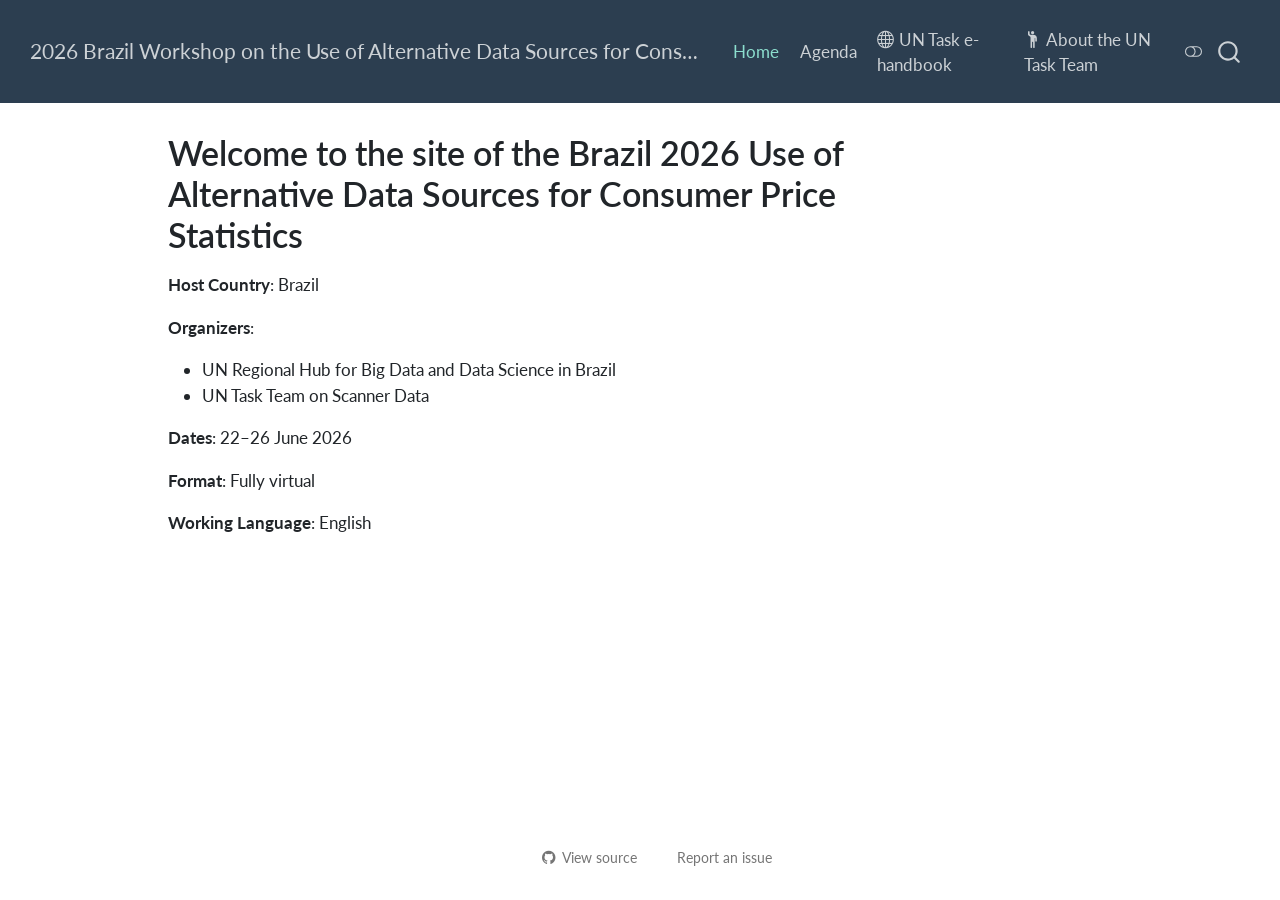
==== content/index.html @ 94e0d086 "Built site for gh-pages" ====
<!DOCTYPE html>
<html xmlns="http://www.w3.org/1999/xhtml" lang="en" xml:lang="en"><head>

<meta charset="utf-8">
<meta name="generator" content="quarto-1.9.38">

<meta name="viewport" content="width=device-width, initial-scale=1.0, user-scalable=yes">


<title>Welcome to the site of the Brazil 2026 Use of Alternative Data Sources for Consumer Price Statistics – 2026 Brazil Workshop on the Use of Alternative Data Sources for Consumer Price Statistics</title>
<style>
/* Default styles provided by pandoc.
** See https://pandoc.org/MANUAL.html#variables-for-html for config info.
*/
code{white-space: pre-wrap;}
span.smallcaps{font-variant: small-caps;}
div.columns{display: flex; gap: min(4vw, 1.5em);}
div.column{flex: auto; overflow-x: auto;}
div.hanging-indent{margin-left: 1.5em; text-indent: -1.5em;}
ul.task-list{list-style: none;}
ul.task-list li input[type="checkbox"] {
  width: 0.8em;
  margin: 0 0.8em 0.2em -1em; /* quarto-specific, see https://github.com/quarto-dev/quarto-cli/issues/4556 */ 
  vertical-align: middle;
}
</style>


<script src="../site_libs/quarto-nav/quarto-nav.js"></script>
<script src="../site_libs/quarto-nav/headroom.min.js"></script>
<script src="../site_libs/clipboard/clipboard.min.js"></script>
<script src="../site_libs/quarto-search/autocomplete.umd.js"></script>
<script src="../site_libs/quarto-search/fuse.min.js"></script>
<script src="../site_libs/quarto-search/quarto-search.js"></script>
<meta name="quarto:offset" content="../">
<script src="../site_libs/quarto-html/quarto.js" type="module"></script>
<script src="../site_libs/quarto-html/tabsets/tabsets.js" type="module"></script>
<script src="../site_libs/quarto-html/popper.min.js"></script>
<script src="../site_libs/quarto-html/tippy.umd.min.js"></script>
<script src="../site_libs/quarto-html/anchor.min.js"></script>
<link href="../site_libs/quarto-html/tippy.css" rel="stylesheet">
<link href="../site_libs/quarto-html/quarto-syntax-highlighting-15634bcf2e68342d4ad2dfa704d543f6.css" rel="stylesheet" class="quarto-color-scheme" id="quarto-text-highlighting-styles">
<link href="../site_libs/quarto-html/quarto-syntax-highlighting-dark-0a6b7249c26820e032cb0bd839ff02b1.css" rel="stylesheet" class="quarto-color-scheme quarto-color-alternate" id="quarto-text-highlighting-styles">
<link href="../site_libs/quarto-html/quarto-syntax-highlighting-15634bcf2e68342d4ad2dfa704d543f6.css" rel="stylesheet" class="quarto-color-scheme-extra" id="quarto-text-highlighting-styles">
<script src="../site_libs/bootstrap/bootstrap.min.js"></script>
<link href="../site_libs/bootstrap/bootstrap-icons.css" rel="stylesheet">
<link href="../site_libs/bootstrap/bootstrap-36efc884c3a04bcf6faa8f32e02d7e53.min.css" rel="stylesheet" append-hash="true" class="quarto-color-scheme" id="quarto-bootstrap" data-mode="light">
<link href="../site_libs/bootstrap/bootstrap-dark-5a9c4f18004caa5d195de12b2726ee8c.min.css" rel="stylesheet" append-hash="true" class="quarto-color-scheme quarto-color-alternate" id="quarto-bootstrap" data-mode="dark">
<link href="../site_libs/bootstrap/bootstrap-36efc884c3a04bcf6faa8f32e02d7e53.min.css" rel="stylesheet" append-hash="true" class="quarto-color-scheme-extra" id="quarto-bootstrap" data-mode="light">
<script id="quarto-search-options" type="application/json">{
  "location": "navbar",
  "copy-button": false,
  "collapse-after": 3,
  "panel-placement": "end",
  "type": "overlay",
  "limit": 50,
  "keyboard-shortcut": [
    "f",
    "/",
    "s"
  ],
  "show-item-context": false,
  "language": {
    "search-no-results-text": "No results",
    "search-matching-documents-text": "matching documents",
    "search-copy-link-title": "Copy link to search",
    "search-hide-matches-text": "Hide additional matches",
    "search-more-match-text": "more match in this document",
    "search-more-matches-text": "more matches in this document",
    "search-clear-button-title": "Clear",
    "search-text-placeholder": "",
    "search-detached-cancel-button-title": "Cancel",
    "search-submit-button-title": "Submit",
    "search-label": "Search"
  }
}</script>


</head>

<body class="nav-fixed quarto-light"><script id="quarto-html-before-body" type="application/javascript">
    const toggleBodyColorMode = (bsSheetEl) => {
      const mode = bsSheetEl.getAttribute("data-mode");
      const bodyEl = window.document.querySelector("body");
      if (mode === "dark") {
        bodyEl.classList.add("quarto-dark");
        bodyEl.classList.remove("quarto-light");
      } else {
        bodyEl.classList.add("quarto-light");
        bodyEl.classList.remove("quarto-dark");
      }
    }
    const toggleBodyColorPrimary = () => {
      const bsSheetEl = window.document.querySelector("link#quarto-bootstrap:not([rel=disabled-stylesheet])");
      if (bsSheetEl) {
        toggleBodyColorMode(bsSheetEl);
      }
    }
    const setColorSchemeToggle = (alternate) => {
      const toggles = window.document.querySelectorAll('.quarto-color-scheme-toggle');
      for (let i=0; i < toggles.length; i++) {
        const toggle = toggles[i];
        if (toggle) {
          if (alternate) {
            toggle.classList.add("alternate");
          } else {
            toggle.classList.remove("alternate");
          }
        }
      }
    };
    const toggleColorMode = (alternate) => {
      // Switch the stylesheets
      const primaryStylesheets = window.document.querySelectorAll('link.quarto-color-scheme:not(.quarto-color-alternate)');
      const alternateStylesheets = window.document.querySelectorAll('link.quarto-color-scheme.quarto-color-alternate');
      manageTransitions('#quarto-margin-sidebar .nav-link', false);
      if (alternate) {
        // note: dark is layered on light, we don't disable primary!
        enableStylesheet(alternateStylesheets);
        for (const sheetNode of alternateStylesheets) {
          if (sheetNode.id === "quarto-bootstrap") {
            toggleBodyColorMode(sheetNode);
          }
        }
      } else {
        disableStylesheet(alternateStylesheets);
        enableStylesheet(primaryStylesheets)
        toggleBodyColorPrimary();
      }
      manageTransitions('#quarto-margin-sidebar .nav-link', true);
      // Switch the toggles
      setColorSchemeToggle(alternate)
      // Hack to workaround the fact that safari doesn't
      // properly recolor the scrollbar when toggling (#1455)
      if (navigator.userAgent.indexOf('Safari') > 0 && navigator.userAgent.indexOf('Chrome') == -1) {
        manageTransitions("body", false);
        window.scrollTo(0, 1);
        setTimeout(() => {
          window.scrollTo(0, 0);
          manageTransitions("body", true);
        }, 40);
      }
    }
    const disableStylesheet = (stylesheets) => {
      for (let i=0; i < stylesheets.length; i++) {
        const stylesheet = stylesheets[i];
        stylesheet.rel = 'disabled-stylesheet';
      }
    }
    const enableStylesheet = (stylesheets) => {
      for (let i=0; i < stylesheets.length; i++) {
        const stylesheet = stylesheets[i];
        if(stylesheet.rel !== 'stylesheet') { // for Chrome, which will still FOUC without this check
          stylesheet.rel = 'stylesheet';
        }
      }
    }
    const manageTransitions = (selector, allowTransitions) => {
      const els = window.document.querySelectorAll(selector);
      for (let i=0; i < els.length; i++) {
        const el = els[i];
        if (allowTransitions) {
          el.classList.remove('notransition');
        } else {
          el.classList.add('notransition');
        }
      }
    }
    const isFileUrl = () => {
      return window.location.protocol === 'file:';
    }
    const hasAlternateSentinel = () => {
      let styleSentinel = getColorSchemeSentinel();
      if (styleSentinel !== null) {
        return styleSentinel === "alternate";
      } else {
        return false;
      }
    }
    const setStyleSentinel = (alternate) => {
      const value = alternate ? "alternate" : "default";
      if (!isFileUrl()) {
        window.localStorage.setItem("quarto-color-scheme", value);
      } else {
        localAlternateSentinel = value;
      }
    }
    const getColorSchemeSentinel = () => {
      if (!isFileUrl()) {
        const storageValue = window.localStorage.getItem("quarto-color-scheme");
        return storageValue != null ? storageValue : localAlternateSentinel;
      } else {
        return localAlternateSentinel;
      }
    }
    const toggleGiscusIfUsed = (isAlternate, darkModeDefault) => {
      const baseTheme = document.querySelector('#giscus-base-theme')?.value ?? 'light';
      const alternateTheme = document.querySelector('#giscus-alt-theme')?.value ?? 'dark';
      let newTheme = '';
      if(authorPrefersDark) {
        newTheme = isAlternate ? baseTheme : alternateTheme;
      } else {
        newTheme = isAlternate ? alternateTheme : baseTheme;
      }
      const changeGiscusTheme = () => {
        // From: https://github.com/giscus/giscus/issues/336
        const sendMessage = (message) => {
          const iframe = document.querySelector('iframe.giscus-frame');
          if (!iframe) return;
          iframe.contentWindow.postMessage({ giscus: message }, 'https://giscus.app');
        }
        sendMessage({
          setConfig: {
            theme: newTheme
          }
        });
      }
      const isGiscussLoaded = window.document.querySelector('iframe.giscus-frame') !== null;
      if (isGiscussLoaded) {
        changeGiscusTheme();
      }
    };
    const authorPrefersDark = false;
    const darkModeDefault = authorPrefersDark;
      document.querySelector('link#quarto-text-highlighting-styles.quarto-color-scheme-extra').rel = 'disabled-stylesheet';
      document.querySelector('link#quarto-bootstrap.quarto-color-scheme-extra').rel = 'disabled-stylesheet';
    let localAlternateSentinel = darkModeDefault ? 'alternate' : 'default';
    // Dark / light mode switch
    window.quartoToggleColorScheme = () => {
      // Read the current dark / light value
      let toAlternate = !hasAlternateSentinel();
      toggleColorMode(toAlternate);
      setStyleSentinel(toAlternate);
      toggleGiscusIfUsed(toAlternate, darkModeDefault);
      window.dispatchEvent(new Event('resize'));
    };
    // Switch to dark mode if need be
    if (hasAlternateSentinel()) {
      toggleColorMode(true);
    } else {
      toggleColorMode(false);
    }
  </script>

<div id="quarto-search-results"></div>
  <header id="quarto-header" class="headroom fixed-top">
    <nav class="navbar navbar-expand-lg " data-bs-theme="dark">
      <div class="navbar-container container-fluid">
      <div class="navbar-brand-container mx-auto">
    <a class="navbar-brand" href="../index.html">
    <span class="navbar-title">2026 Brazil Workshop on the Use of Alternative Data Sources for Consumer Price Statistics</span>
    </a>
  </div>
            <div id="quarto-search" class="" title="Search"></div>
          <button class="navbar-toggler" type="button" data-bs-toggle="collapse" data-bs-target="#navbarCollapse" aria-controls="navbarCollapse" role="menu" aria-expanded="false" aria-label="Toggle navigation" onclick="if (window.quartoToggleHeadroom) { window.quartoToggleHeadroom(); }">
  <span class="navbar-toggler-icon"></span>
</button>
          <div class="collapse navbar-collapse" id="navbarCollapse">
            <ul class="navbar-nav navbar-nav-scroll me-auto">
  <li class="nav-item">
    <a class="nav-link active" href="../content/index.html" aria-current="page"> 
<span class="menu-text">Home</span></a>
  </li>  
  <li class="nav-item">
    <a class="nav-link" href="../content/agenda.html"> 
<span class="menu-text">Agenda</span></a>
  </li>  
</ul>
            <ul class="navbar-nav navbar-nav-scroll ms-auto">
  <li class="nav-item">
    <a class="nav-link" href="https://unstats.un.org/wiki/display/GWGSD/Handbook+on+utilising+new+data+sources+in+the+production+of+consumer+price+statistics"> <i class="bi bi-globe" role="img">
</i> 
<span class="menu-text">UN Task e-handbook</span></a>
  </li>  
  <li class="nav-item">
    <a class="nav-link" href="https://unstats.un.org/bigdata/task-teams/scanner/index.cshtml"> <i class="bi bi-person-raised-hand" role="img">
</i> 
<span class="menu-text">About the UN Task Team</span></a>
  </li>  
</ul>
          </div> <!-- /navcollapse -->
            <div class="quarto-navbar-tools">
  <a href="" class="quarto-color-scheme-toggle quarto-navigation-tool  px-1" onclick="window.quartoToggleColorScheme(); return false;" title="Toggle dark mode"><i class="bi"></i></a>
</div>
      </div> <!-- /container-fluid -->
    </nav>
</header>
<!-- content -->
<div id="quarto-content" class="quarto-container page-columns page-rows-contents page-layout-article page-navbar">
<!-- sidebar -->
<!-- margin-sidebar -->
    <div id="quarto-margin-sidebar" class="sidebar margin-sidebar zindex-bottom">
        
    </div>
<!-- main -->
<main class="content" id="quarto-document-content">


<header id="title-block-header" class="quarto-title-block default">
<div class="quarto-title">
<h1 class="title">Welcome to the site of the Brazil 2026 Use of Alternative Data Sources for Consumer Price Statistics</h1>
</div>



<div class="quarto-title-meta">

    
  
    
  </div>
  


</header>


<p><strong>Host Country</strong>: Brazil</p>
<p><strong>Organizers</strong>:</p>
<ul>
<li>UN Regional Hub for Big Data and Data Science in Brazil</li>
<li>UN Task Team on Scanner Data</li>
</ul>
<p><strong>Dates</strong>: 22–26 June 2026</p>
<p><strong>Format</strong>: Fully virtual</p>
<p><strong>Working Language</strong>: English</p>



<a onclick="window.scrollTo(0, 0); return false;" role="button" id="quarto-back-to-top"><i class="bi bi-arrow-up"></i> Back to top</a></main> <!-- /main -->
<script id="quarto-html-after-body" type="application/javascript">
  window.document.addEventListener("DOMContentLoaded", function (event) {
    // Ensure there is a toggle, if there isn't float one in the top right
    if (window.document.querySelector('.quarto-color-scheme-toggle') === null) {
      const a = window.document.createElement('a');
      a.classList.add('top-right');
      a.classList.add('quarto-color-scheme-toggle');
      a.href = "";
      a.onclick = function() { try { window.quartoToggleColorScheme(); } catch {} return false; };
      const i = window.document.createElement("i");
      i.classList.add('bi');
      a.appendChild(i);
      window.document.body.appendChild(a);
    }
    setColorSchemeToggle(hasAlternateSentinel())
    const icon = "";
    const anchorJS = new window.AnchorJS();
    anchorJS.options = {
      placement: 'right',
      icon: icon
    };
    anchorJS.add('.anchored');
    const isCodeAnnotation = (el) => {
      for (const clz of el.classList) {
        if (clz.startsWith('code-annotation-')) {                     
          return true;
        }
      }
      return false;
    }
    const onCopySuccess = function(e) {
      // button target
      const button = e.trigger;
      // don't keep focus
      button.blur();
      // flash "checked"
      button.classList.add('code-copy-button-checked');
      var currentTitle = button.getAttribute("title");
      button.setAttribute("title", "Copied!");
      let tooltip;
      if (window.bootstrap) {
        button.setAttribute("data-bs-toggle", "tooltip");
        button.setAttribute("data-bs-placement", "left");
        button.setAttribute("data-bs-title", "Copied!");
        tooltip = new bootstrap.Tooltip(button, 
          { trigger: "manual", 
            customClass: "code-copy-button-tooltip",
            offset: [0, -8]});
        tooltip.show();    
      }
      setTimeout(function() {
        if (tooltip) {
          tooltip.hide();
          button.removeAttribute("data-bs-title");
          button.removeAttribute("data-bs-toggle");
          button.removeAttribute("data-bs-placement");
        }
        button.setAttribute("title", currentTitle);
        button.classList.remove('code-copy-button-checked');
      }, 1000);
      // clear code selection
      e.clearSelection();
    }
    const getTextToCopy = function(trigger) {
      const outerScaffold = trigger.parentElement.cloneNode(true);
      const codeEl = outerScaffold.querySelector('code');
      for (const childEl of codeEl.children) {
        if (isCodeAnnotation(childEl)) {
          childEl.remove();
        }
      }
      return codeEl.innerText;
    }
    const clipboard = new window.ClipboardJS('.code-copy-button:not([data-in-quarto-modal])', {
      text: getTextToCopy
    });
    clipboard.on('success', onCopySuccess);
    if (window.document.getElementById('quarto-embedded-source-code-modal')) {
      const clipboardModal = new window.ClipboardJS('.code-copy-button[data-in-quarto-modal]', {
        text: getTextToCopy,
        container: window.document.getElementById('quarto-embedded-source-code-modal')
      });
      clipboardModal.on('success', onCopySuccess);
    }
      var localhostRegex = new RegExp(/^(?:http|https):\/\/localhost\:?[0-9]*\//);
      var mailtoRegex = new RegExp(/^mailto:/);
        var filterRegex = new RegExp("https:\/\/UN-Task-Team-for-Scanner-Data\.github\.io\/brazil-workshop-on-use-of-ads\/");
      var isInternal = (href) => {
          return filterRegex.test(href) || localhostRegex.test(href) || mailtoRegex.test(href);
      }
      // Inspect non-navigation links and adorn them if external
     var links = window.document.querySelectorAll('a[href]:not(.nav-link):not(.navbar-brand):not(.toc-action):not(.sidebar-link):not(.sidebar-item-toggle):not(.pagination-link):not(.no-external):not([aria-hidden]):not(.dropdown-item):not(.quarto-navigation-tool):not(.about-link)');
      for (var i=0; i<links.length; i++) {
        const link = links[i];
        if (!isInternal(link.href)) {
          // undo the damage that might have been done by quarto-nav.js in the case of
          // links that we want to consider external
          if (link.dataset.originalHref !== undefined) {
            link.href = link.dataset.originalHref;
          }
        }
      }
    function tippyHover(el, contentFn, onTriggerFn, onUntriggerFn) {
      const config = {
        allowHTML: true,
        maxWidth: 500,
        delay: 100,
        arrow: false,
        appendTo: function(el) {
            return el.parentElement;
        },
        interactive: true,
        interactiveBorder: 10,
        theme: 'quarto',
        placement: 'bottom-start',
      };
      if (contentFn) {
        config.content = contentFn;
      }
      if (onTriggerFn) {
        config.onTrigger = onTriggerFn;
      }
      if (onUntriggerFn) {
        config.onUntrigger = onUntriggerFn;
      }
      window.tippy(el, config); 
    }
    const noterefs = window.document.querySelectorAll('a[role="doc-noteref"]');
    for (var i=0; i<noterefs.length; i++) {
      const ref = noterefs[i];
      tippyHover(ref, function() {
        // use id or data attribute instead here
        let href = ref.getAttribute('data-footnote-href') || ref.getAttribute('href');
        try { href = new URL(href).hash; } catch {}
        const id = href.replace(/^#\/?/, "");
        const note = window.document.getElementById(id);
        if (note) {
          return note.innerHTML;
        } else {
          return "";
        }
      });
    }
    const xrefs = window.document.querySelectorAll('a.quarto-xref');
    const processXRef = (id, note) => {
      // Strip column container classes
      const stripColumnClz = (el) => {
        el.classList.remove("page-full", "page-columns");
        if (el.children) {
          for (const child of el.children) {
            stripColumnClz(child);
          }
        }
      }
      stripColumnClz(note)
      if (id === null || id.startsWith('sec-')) {
        // Special case sections, only their first couple elements
        const container = document.createElement("div");
        if (note.children && note.children.length > 2) {
          container.appendChild(note.children[0].cloneNode(true));
          for (let i = 1; i < note.children.length; i++) {
            const child = note.children[i];
            if (child.tagName === "P" && child.innerText === "") {
              continue;
            } else {
              container.appendChild(child.cloneNode(true));
              break;
            }
          }
          if (window.Quarto?.typesetMath) {
            window.Quarto.typesetMath(container);
          }
          return container.innerHTML
        } else {
          if (window.Quarto?.typesetMath) {
            window.Quarto.typesetMath(note);
          }
          return note.innerHTML;
        }
      } else {
        // Remove any anchor links if they are present
        const anchorLink = note.querySelector('a.anchorjs-link');
        if (anchorLink) {
          anchorLink.remove();
        }
        if (window.Quarto?.typesetMath) {
          window.Quarto.typesetMath(note);
        }
        if (note.classList.contains("callout")) {
          return note.outerHTML;
        } else {
          return note.innerHTML;
        }
      }
    }
    for (var i=0; i<xrefs.length; i++) {
      const xref = xrefs[i];
      tippyHover(xref, undefined, function(instance) {
        instance.disable();
        let url = xref.getAttribute('href');
        let hash = undefined; 
        if (url.startsWith('#')) {
          hash = url;
        } else {
          try { hash = new URL(url).hash; } catch {}
        }
        if (hash) {
          const id = hash.replace(/^#\/?/, "");
          const note = window.document.getElementById(id);
          if (note !== null) {
            try {
              const html = processXRef(id, note.cloneNode(true));
              instance.setContent(html);
            } finally {
              instance.enable();
              instance.show();
            }
          } else {
            // See if we can fetch this
            fetch(url.split('#')[0])
            .then(res => res.text())
            .then(html => {
              const parser = new DOMParser();
              const htmlDoc = parser.parseFromString(html, "text/html");
              const note = htmlDoc.getElementById(id);
              if (note !== null) {
                const html = processXRef(id, note);
                instance.setContent(html);
              } 
            }).finally(() => {
              instance.enable();
              instance.show();
            });
          }
        } else {
          // See if we can fetch a full url (with no hash to target)
          // This is a special case and we should probably do some content thinning / targeting
          fetch(url)
          .then(res => res.text())
          .then(html => {
            const parser = new DOMParser();
            const htmlDoc = parser.parseFromString(html, "text/html");
            const note = htmlDoc.querySelector('main.content');
            if (note !== null) {
              // This should only happen for chapter cross references
              // (since there is no id in the URL)
              // remove the first header
              if (note.children.length > 0 && note.children[0].tagName === "HEADER") {
                note.children[0].remove();
              }
              const html = processXRef(null, note);
              instance.setContent(html);
            } 
          }).finally(() => {
            instance.enable();
            instance.show();
          });
        }
      }, function(instance) {
      });
    }
        let selectedAnnoteEl;
        const selectorForAnnotation = ( cell, annotation) => {
          let cellAttr = 'data-code-cell="' + cell + '"';
          let lineAttr = 'data-code-annotation="' +  annotation + '"';
          const selector = 'span[' + cellAttr + '][' + lineAttr + ']';
          return selector;
        }
        const selectCodeLines = (annoteEl) => {
          const doc = window.document;
          const targetCell = annoteEl.getAttribute("data-target-cell");
          const targetAnnotation = annoteEl.getAttribute("data-target-annotation");
          const annoteSpan = window.document.querySelector(selectorForAnnotation(targetCell, targetAnnotation));
          const lines = annoteSpan.getAttribute("data-code-lines").split(",");
          const lineIds = lines.map((line) => {
            return targetCell + "-" + line;
          })
          let top = null;
          let height = null;
          let parent = null;
          if (lineIds.length > 0) {
              //compute the position of the single el (top and bottom and make a div)
              const el = window.document.getElementById(lineIds[0]);
              top = el.offsetTop;
              height = el.offsetHeight;
              parent = el.parentElement.parentElement;
            if (lineIds.length > 1) {
              const lastEl = window.document.getElementById(lineIds[lineIds.length - 1]);
              const bottom = lastEl.offsetTop + lastEl.offsetHeight;
              height = bottom - top;
            }
            if (top !== null && height !== null && parent !== null) {
              // cook up a div (if necessary) and position it 
              let div = window.document.getElementById("code-annotation-line-highlight");
              if (div === null) {
                div = window.document.createElement("div");
                div.setAttribute("id", "code-annotation-line-highlight");
                div.style.position = 'absolute';
                parent.appendChild(div);
              }
              div.style.top = top - 2 + "px";
              div.style.height = height + 4 + "px";
              div.style.left = 0;
              let gutterDiv = window.document.getElementById("code-annotation-line-highlight-gutter");
              if (gutterDiv === null) {
                gutterDiv = window.document.createElement("div");
                gutterDiv.setAttribute("id", "code-annotation-line-highlight-gutter");
                gutterDiv.style.position = 'absolute';
                const codeCell = window.document.getElementById(targetCell);
                const gutter = codeCell.querySelector('.code-annotation-gutter');
                gutter.appendChild(gutterDiv);
              }
              gutterDiv.style.top = top - 2 + "px";
              gutterDiv.style.height = height + 4 + "px";
            }
            selectedAnnoteEl = annoteEl;
          }
        };
        const unselectCodeLines = () => {
          const elementsIds = ["code-annotation-line-highlight", "code-annotation-line-highlight-gutter"];
          elementsIds.forEach((elId) => {
            const div = window.document.getElementById(elId);
            if (div) {
              div.remove();
            }
          });
          selectedAnnoteEl = undefined;
        };
          // Handle positioning of the toggle
      window.addEventListener(
        "resize",
        throttle(() => {
          elRect = undefined;
          if (selectedAnnoteEl) {
            selectCodeLines(selectedAnnoteEl);
          }
        }, 10)
      );
      function throttle(fn, ms) {
      let throttle = false;
      let timer;
        return (...args) => {
          if(!throttle) { // first call gets through
              fn.apply(this, args);
              throttle = true;
          } else { // all the others get throttled
              if(timer) clearTimeout(timer); // cancel #2
              timer = setTimeout(() => {
                fn.apply(this, args);
                timer = throttle = false;
              }, ms);
          }
        };
      }
        // Attach click handler to the DT
        const annoteDls = window.document.querySelectorAll('dt[data-target-cell]');
        for (const annoteDlNode of annoteDls) {
          annoteDlNode.addEventListener('click', (event) => {
            const clickedEl = event.target;
            if (clickedEl !== selectedAnnoteEl) {
              unselectCodeLines();
              const activeEl = window.document.querySelector('dt[data-target-cell].code-annotation-active');
              if (activeEl) {
                activeEl.classList.remove('code-annotation-active');
              }
              selectCodeLines(clickedEl);
              clickedEl.classList.add('code-annotation-active');
            } else {
              // Unselect the line
              unselectCodeLines();
              clickedEl.classList.remove('code-annotation-active');
            }
          });
        }
    const findCites = (el) => {
      const parentEl = el.parentElement;
      if (parentEl) {
        const cites = parentEl.dataset.cites;
        if (cites) {
          return {
            el,
            cites: cites.split(' ')
          };
        } else {
          return findCites(el.parentElement)
        }
      } else {
        return undefined;
      }
    };
    var bibliorefs = window.document.querySelectorAll('a[role="doc-biblioref"]');
    for (var i=0; i<bibliorefs.length; i++) {
      const ref = bibliorefs[i];
      const citeInfo = findCites(ref);
      if (citeInfo) {
        tippyHover(citeInfo.el, function() {
          var popup = window.document.createElement('div');
          citeInfo.cites.forEach(function(cite) {
            var citeDiv = window.document.createElement('div');
            citeDiv.classList.add('hanging-indent');
            citeDiv.classList.add('csl-entry');
            var biblioDiv = window.document.getElementById('ref-' + cite);
            if (biblioDiv) {
              citeDiv.innerHTML = biblioDiv.innerHTML;
            }
            popup.appendChild(citeDiv);
          });
          return popup.innerHTML;
        });
      }
    }
  });
  </script>
</div> <!-- /content -->




<footer class="footer"><div class="nav-footer"><div class="nav-footer-center"><div class="toc-actions"><ul><li><a href="https://github.com/UN-Task-Team-for-Scanner-Data/brazil-workshop-on-use-of-ads/blob/main/content/index.qmd" class="toc-action"><i class="bi bi-github"></i>View source</a></li><li><a href="https://github.com/UN-Task-Team-for-Scanner-Data/brazil-workshop-on-use-of-ads//issues/new" class="toc-action"><i class="bi empty"></i>Report an issue</a></li></ul></div></div></div></footer></body></html>
---- site_libs/quarto-html/tippy.css ----
.tippy-box[data-animation=fade][data-state=hidden]{opacity:0}[data-tippy-root]{max-width:calc(100vw - 10px)}.tippy-box{position:relative;background-color:#333;color:#fff;border-radius:4px;font-size:14px;line-height:1.4;white-space:normal;outline:0;transition-property:transform,visibility,opacity}.tippy-box[data-placement^=top]>.tippy-arrow{bottom:0}.tippy-box[data-placement^=top]>.tippy-arrow:before{bottom:-7px;left:0;border-width:8px 8px 0;border-top-color:initial;transform-origin:center top}.tippy-box[data-placement^=bottom]>.tippy-arrow{top:0}.tippy-box[data-placement^=bottom]>.tippy-arrow:before{top:-7px;left:0;border-width:0 8px 8px;border-bottom-color:initial;transform-origin:center bottom}.tippy-box[data-placement^=left]>.tippy-arrow{right:0}.tippy-box[data-placement^=left]>.tippy-arrow:before{border-width:8px 0 8px 8px;border-left-color:initial;right:-7px;transform-origin:center left}.tippy-box[data-placement^=right]>.tippy-arrow{left:0}.tippy-box[data-placement^=right]>.tippy-arrow:before{left:-7px;border-width:8px 8px 8px 0;border-right-color:initial;transform-origin:center right}.tippy-box[data-inertia][data-state=visible]{transition-timing-function:cubic-bezier(.54,1.5,.38,1.11)}.tippy-arrow{width:16px;height:16px;color:#333}.tippy-arrow:before{content:"";position:absolute;border-color:transparent;border-style:solid}.tippy-content{position:relative;padding:5px 9px;z-index:1}
---- site_libs/quarto-html/quarto-syntax-highlighting-15634bcf2e68342d4ad2dfa704d543f6.css ----
/* quarto syntax highlight colors */
:root {
  --quarto-hl-ot-color: #003B4F;
  --quarto-hl-at-color: #657422;
  --quarto-hl-ss-color: #20794D;
  --quarto-hl-an-color: #5E5E5E;
  --quarto-hl-fu-color: #4758AB;
  --quarto-hl-st-color: #20794D;
  --quarto-hl-cf-color: #003B4F;
  --quarto-hl-op-color: #5E5E5E;
  --quarto-hl-er-color: #AD0000;
  --quarto-hl-bn-color: #AD0000;
  --quarto-hl-al-color: #AD0000;
  --quarto-hl-va-color: #111111;
  --quarto-hl-bu-color: inherit;
  --quarto-hl-ex-color: inherit;
  --quarto-hl-pp-color: #AD0000;
  --quarto-hl-in-color: #5E5E5E;
  --quarto-hl-vs-color: #20794D;
  --quarto-hl-wa-color: #5E5E5E;
  --quarto-hl-do-color: #5E5E5E;
  --quarto-hl-im-color: #00769E;
  --quarto-hl-ch-color: #20794D;
  --quarto-hl-dt-color: #AD0000;
  --quarto-hl-fl-color: #AD0000;
  --quarto-hl-co-color: #5E5E5E;
  --quarto-hl-cv-color: #5E5E5E;
  --quarto-hl-cn-color: #8f5902;
  --quarto-hl-sc-color: #5E5E5E;
  --quarto-hl-dv-color: #AD0000;
  --quarto-hl-kw-color: #003B4F;
}

/* other quarto variables */
:root {
  --quarto-font-monospace: SFMono-Regular, Menlo, Monaco, Consolas, "Liberation Mono", "Courier New", monospace;
}

/* syntax highlight based on Pandoc's rules */
pre > code.sourceCode > span {
  color: #003B4F;
}

code.sourceCode > span {
  color: #003B4F;
}

div.sourceCode,
div.sourceCode pre.sourceCode {
  color: #003B4F;
}

/* Normal */
code span {
  color: #003B4F;
}

/* Alert */
code span.al {
  color: #AD0000;
  font-style: inherit;
}

/* Annotation */
code span.an {
  color: #5E5E5E;
  font-style: inherit;
}

/* Attribute */
code span.at {
  color: #657422;
  font-style: inherit;
}

/* BaseN */
code span.bn {
  color: #AD0000;
  font-style: inherit;
}

/* BuiltIn */
code span.bu {
  font-style: inherit;
}

/* ControlFlow */
code span.cf {
  color: #003B4F;
  font-weight: bold;
  font-style: inherit;
}

/* Char */
code span.ch {
  color: #20794D;
  font-style: inherit;
}

/* Constant */
code span.cn {
  color: #8f5902;
  font-style: inherit;
}

/* Comment */
code span.co {
  color: #5E5E5E;
  font-style: inherit;
}

/* CommentVar */
code span.cv {
  color: #5E5E5E;
  font-style: italic;
}

/* Documentation */
code span.do {
  color: #5E5E5E;
  font-style: italic;
}

/* DataType */
code span.dt {
  color: #AD0000;
  font-style: inherit;
}

/* DecVal */
code span.dv {
  color: #AD0000;
  font-style: inherit;
}

/* Error */
code span.er {
  color: #AD0000;
  font-style: inherit;
}

/* Extension */
code span.ex {
  font-style: inherit;
}

/* Float */
code span.fl {
  color: #AD0000;
  font-style: inherit;
}

/* Function */
code span.fu {
  color: #4758AB;
  font-style: inherit;
}

/* Import */
code span.im {
  color: #00769E;
  font-style: inherit;
}

/* Information */
code span.in {
  color: #5E5E5E;
  font-style: inherit;
}

/* Keyword */
code span.kw {
  color: #003B4F;
  font-weight: bold;
  font-style: inherit;
}

/* Operator */
code span.op {
  color: #5E5E5E;
  font-style: inherit;
}

/* Other */
code span.ot {
  color: #003B4F;
  font-style: inherit;
}

/* Preprocessor */
code span.pp {
  color: #AD0000;
  font-style: inherit;
}

/* SpecialChar */
code span.sc {
  color: #5E5E5E;
  font-style: inherit;
}

/* SpecialString */
code span.ss {
  color: #20794D;
  font-style: inherit;
}

/* String */
code span.st {
  color: #20794D;
  font-style: inherit;
}

/* Variable */
code span.va {
  color: #111111;
  font-style: inherit;
}

/* VerbatimString */
code span.vs {
  color: #20794D;
  font-style: inherit;
}

/* Warning */
code span.wa {
  color: #5E5E5E;
  font-style: italic;
}

.prevent-inlining {
  content: "</";
}

/*# sourceMappingURL=f23921c56f73e400b49028c9186a1aa0.css.map */
---- site_libs/quarto-html/quarto-syntax-highlighting-dark-0a6b7249c26820e032cb0bd839ff02b1.css ----
/* quarto syntax highlight colors */
:root {
  --quarto-hl-al-color: #f07178;
  --quarto-hl-an-color: #d4d0ab;
  --quarto-hl-at-color: #00e0e0;
  --quarto-hl-bn-color: #d4d0ab;
  --quarto-hl-bu-color: #abe338;
  --quarto-hl-ch-color: #abe338;
  --quarto-hl-co-color: #f8f8f2;
  --quarto-hl-cv-color: #ffd700;
  --quarto-hl-cn-color: #ffd700;
  --quarto-hl-cf-color: #ffa07a;
  --quarto-hl-dt-color: #ffa07a;
  --quarto-hl-dv-color: #d4d0ab;
  --quarto-hl-do-color: #f8f8f2;
  --quarto-hl-er-color: #f07178;
  --quarto-hl-ex-color: #00e0e0;
  --quarto-hl-fl-color: #d4d0ab;
  --quarto-hl-fu-color: #ffa07a;
  --quarto-hl-im-color: #abe338;
  --quarto-hl-in-color: #d4d0ab;
  --quarto-hl-kw-color: #ffa07a;
  --quarto-hl-op-color: #ffa07a;
  --quarto-hl-ot-color: #00e0e0;
  --quarto-hl-pp-color: #dcc6e0;
  --quarto-hl-re-color: #00e0e0;
  --quarto-hl-sc-color: #abe338;
  --quarto-hl-ss-color: #abe338;
  --quarto-hl-st-color: #abe338;
  --quarto-hl-va-color: #00e0e0;
  --quarto-hl-vs-color: #abe338;
  --quarto-hl-wa-color: #dcc6e0;
}

/* other quarto variables */
:root {
  --quarto-font-monospace: SFMono-Regular, Menlo, Monaco, Consolas, "Liberation Mono", "Courier New", monospace;
}

/* syntax highlight based on Pandoc's rules */
pre > code.sourceCode > span {
  color: #f8f8f2;
}

code.sourceCode > span {
  color: #f8f8f2;
}

div.sourceCode,
div.sourceCode pre.sourceCode {
  color: #f8f8f2;
}

/* Normal */
code span {
  color: #f8f8f2;
}

/* Alert */
code span.al {
  color: #f07178;
}

/* Annotation */
code span.an {
  color: #d4d0ab;
}

/* Attribute */
code span.at {
  color: #00e0e0;
}

/* BaseN */
code span.bn {
  color: #d4d0ab;
}

/* BuiltIn */
code span.bu {
  color: #abe338;
}

/* ControlFlow */
code span.cf {
  font-weight: bold;
  color: #ffa07a;
}

/* Char */
code span.ch {
  color: #abe338;
}

/* Constant */
code span.cn {
  color: #ffd700;
}

/* Comment */
code span.co {
  font-style: italic;
  color: #f8f8f2;
}

/* CommentVar */
code span.cv {
  color: #ffd700;
}

/* Documentation */
code span.do {
  color: #f8f8f2;
}

/* DataType */
code span.dt {
  color: #ffa07a;
}

/* DecVal */
code span.dv {
  color: #d4d0ab;
}

/* Error */
code span.er {
  color: #f07178;
  text-decoration: underline;
}

/* Extension */
code span.ex {
  font-weight: bold;
  color: #00e0e0;
}

/* Float */
code span.fl {
  color: #d4d0ab;
}

/* Function */
code span.fu {
  color: #ffa07a;
}

/* Import */
code span.im {
  color: #abe338;
}

/* Information */
code span.in {
  color: #d4d0ab;
}

/* Keyword */
code span.kw {
  font-weight: bold;
  color: #ffa07a;
}

/* Operator */
code span.op {
  color: #ffa07a;
}

/* Other */
code span.ot {
  color: #00e0e0;
}

/* Preprocessor */
code span.pp {
  color: #dcc6e0;
}

/* RegionMarker */
code span.re {
  background-color: #f8f8f2;
  color: #00e0e0;
}

/* SpecialChar */
code span.sc {
  color: #abe338;
}

/* SpecialString */
code span.ss {
  color: #abe338;
}

/* String */
code span.st {
  color: #abe338;
}

/* Variable */
code span.va {
  color: #00e0e0;
}

/* VerbatimString */
code span.vs {
  color: #abe338;
}

/* Warning */
code span.wa {
  color: #dcc6e0;
}

.prevent-inlining {
  content: "</";
}

/*# sourceMappingURL=175367c052bafc98bd680af3479823f0.css.map */
---- site_libs/quarto-html/quarto-syntax-highlighting-15634bcf2e68342d4ad2dfa704d543f6.css ----
/* quarto syntax highlight colors */
:root {
  --quarto-hl-ot-color: #003B4F;
  --quarto-hl-at-color: #657422;
  --quarto-hl-ss-color: #20794D;
  --quarto-hl-an-color: #5E5E5E;
  --quarto-hl-fu-color: #4758AB;
  --quarto-hl-st-color: #20794D;
  --quarto-hl-cf-color: #003B4F;
  --quarto-hl-op-color: #5E5E5E;
  --quarto-hl-er-color: #AD0000;
  --quarto-hl-bn-color: #AD0000;
  --quarto-hl-al-color: #AD0000;
  --quarto-hl-va-color: #111111;
  --quarto-hl-bu-color: inherit;
  --quarto-hl-ex-color: inherit;
  --quarto-hl-pp-color: #AD0000;
  --quarto-hl-in-color: #5E5E5E;
  --quarto-hl-vs-color: #20794D;
  --quarto-hl-wa-color: #5E5E5E;
  --quarto-hl-do-color: #5E5E5E;
  --quarto-hl-im-color: #00769E;
  --quarto-hl-ch-color: #20794D;
  --quarto-hl-dt-color: #AD0000;
  --quarto-hl-fl-color: #AD0000;
  --quarto-hl-co-color: #5E5E5E;
  --quarto-hl-cv-color: #5E5E5E;
  --quarto-hl-cn-color: #8f5902;
  --quarto-hl-sc-color: #5E5E5E;
  --quarto-hl-dv-color: #AD0000;
  --quarto-hl-kw-color: #003B4F;
}

/* other quarto variables */
:root {
  --quarto-font-monospace: SFMono-Regular, Menlo, Monaco, Consolas, "Liberation Mono", "Courier New", monospace;
}

/* syntax highlight based on Pandoc's rules */
pre > code.sourceCode > span {
  color: #003B4F;
}

code.sourceCode > span {
  color: #003B4F;
}

div.sourceCode,
div.sourceCode pre.sourceCode {
  color: #003B4F;
}

/* Normal */
code span {
  color: #003B4F;
}

/* Alert */
code span.al {
  color: #AD0000;
  font-style: inherit;
}

/* Annotation */
code span.an {
  color: #5E5E5E;
  font-style: inherit;
}

/* Attribute */
code span.at {
  color: #657422;
  font-style: inherit;
}

/* BaseN */
code span.bn {
  color: #AD0000;
  font-style: inherit;
}

/* BuiltIn */
code span.bu {
  font-style: inherit;
}

/* ControlFlow */
code span.cf {
  color: #003B4F;
  font-weight: bold;
  font-style: inherit;
}

/* Char */
code span.ch {
  color: #20794D;
  font-style: inherit;
}

/* Constant */
code span.cn {
  color: #8f5902;
  font-style: inherit;
}

/* Comment */
code span.co {
  color: #5E5E5E;
  font-style: inherit;
}

/* CommentVar */
code span.cv {
  color: #5E5E5E;
  font-style: italic;
}

/* Documentation */
code span.do {
  color: #5E5E5E;
  font-style: italic;
}

/* DataType */
code span.dt {
  color: #AD0000;
  font-style: inherit;
}

/* DecVal */
code span.dv {
  color: #AD0000;
  font-style: inherit;
}

/* Error */
code span.er {
  color: #AD0000;
  font-style: inherit;
}

/* Extension */
code span.ex {
  font-style: inherit;
}

/* Float */
code span.fl {
  color: #AD0000;
  font-style: inherit;
}

/* Function */
code span.fu {
  color: #4758AB;
  font-style: inherit;
}

/* Import */
code span.im {
  color: #00769E;
  font-style: inherit;
}

/* Information */
code span.in {
  color: #5E5E5E;
  font-style: inherit;
}

/* Keyword */
code span.kw {
  color: #003B4F;
  font-weight: bold;
  font-style: inherit;
}

/* Operator */
code span.op {
  color: #5E5E5E;
  font-style: inherit;
}

/* Other */
code span.ot {
  color: #003B4F;
  font-style: inherit;
}

/* Preprocessor */
code span.pp {
  color: #AD0000;
  font-style: inherit;
}

/* SpecialChar */
code span.sc {
  color: #5E5E5E;
  font-style: inherit;
}

/* SpecialString */
code span.ss {
  color: #20794D;
  font-style: inherit;
}

/* String */
code span.st {
  color: #20794D;
  font-style: inherit;
}

/* Variable */
code span.va {
  color: #111111;
  font-style: inherit;
}

/* VerbatimString */
code span.vs {
  color: #20794D;
  font-style: inherit;
}

/* Warning */
code span.wa {
  color: #5E5E5E;
  font-style: italic;
}

.prevent-inlining {
  content: "</";
}

/*# sourceMappingURL=f23921c56f73e400b49028c9186a1aa0.css.map */
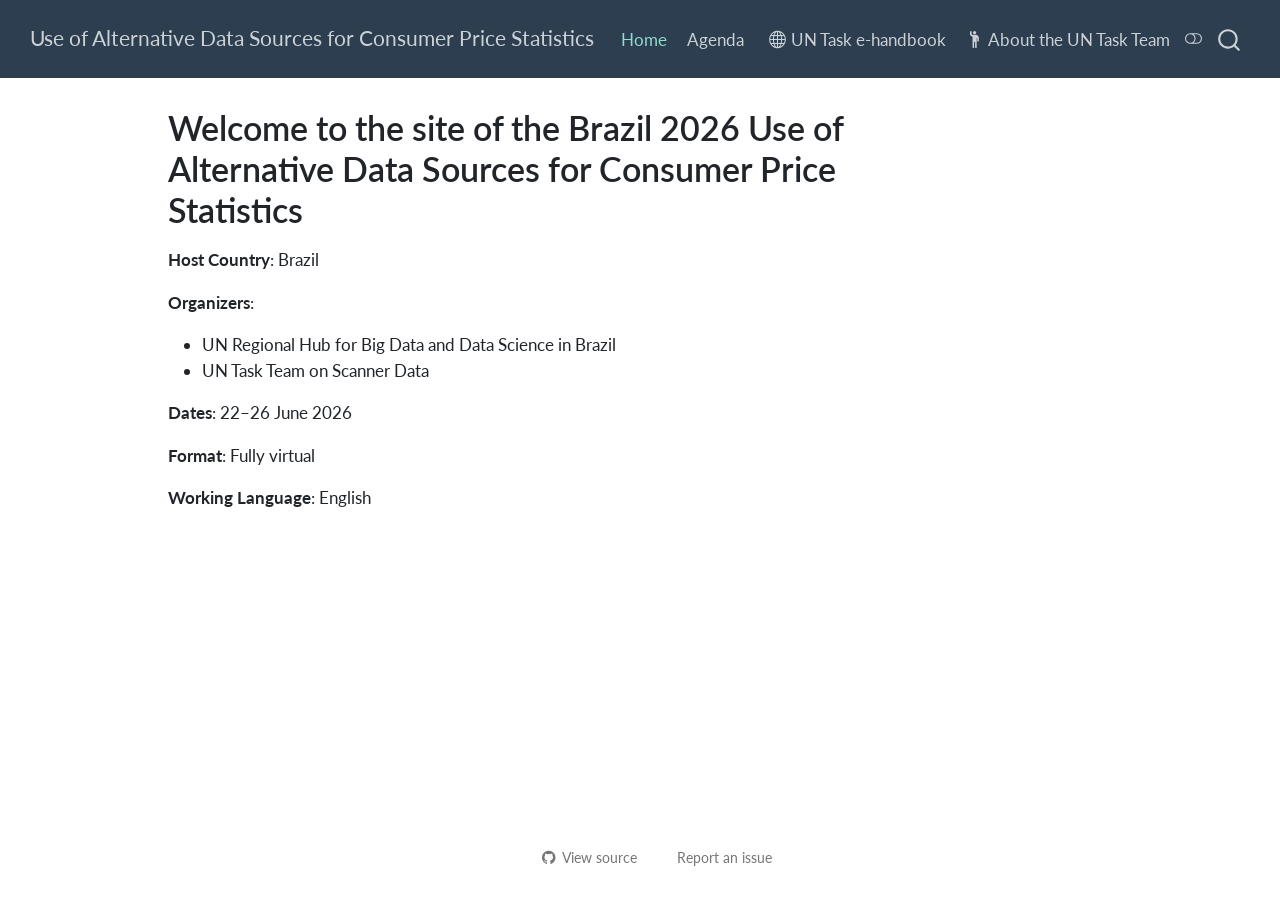
==== commit e8bb2ce9: "Built site for gh-pages" ====
--- a/content/index.html
+++ b/content/index.html
@@ -7,7 +7,7 @@
 <meta name="viewport" content="width=device-width, initial-scale=1.0, user-scalable=yes">
 
 
-<title>Welcome to the site of the Brazil 2026 Use of Alternative Data Sources for Consumer Price Statistics – 2026 Brazil Workshop on the Use of Alternative Data Sources for Consumer Price Statistics</title>
+<title>Welcome to the site of the Brazil 2026 Use of Alternative Data Sources for Consumer Price Statistics – Brazil Workshop on the use of Alternative Data Sources for Consumer Price Statistics</title>
 <style>
 /* Default styles provided by pandoc.
 ** See https://pandoc.org/MANUAL.html#variables-for-html for config info.
@@ -248,7 +248,7 @@
       <div class="navbar-container container-fluid">
       <div class="navbar-brand-container mx-auto">
     <a class="navbar-brand" href="../index.html">
-    <span class="navbar-title">2026 Brazil Workshop on the Use of Alternative Data Sources for Consumer Price Statistics</span>
+    <span class="navbar-title">Use of Alternative Data Sources for Consumer Price Statistics</span>
     </a>
   </div>
             <div id="quarto-search" class="" title="Search"></div>
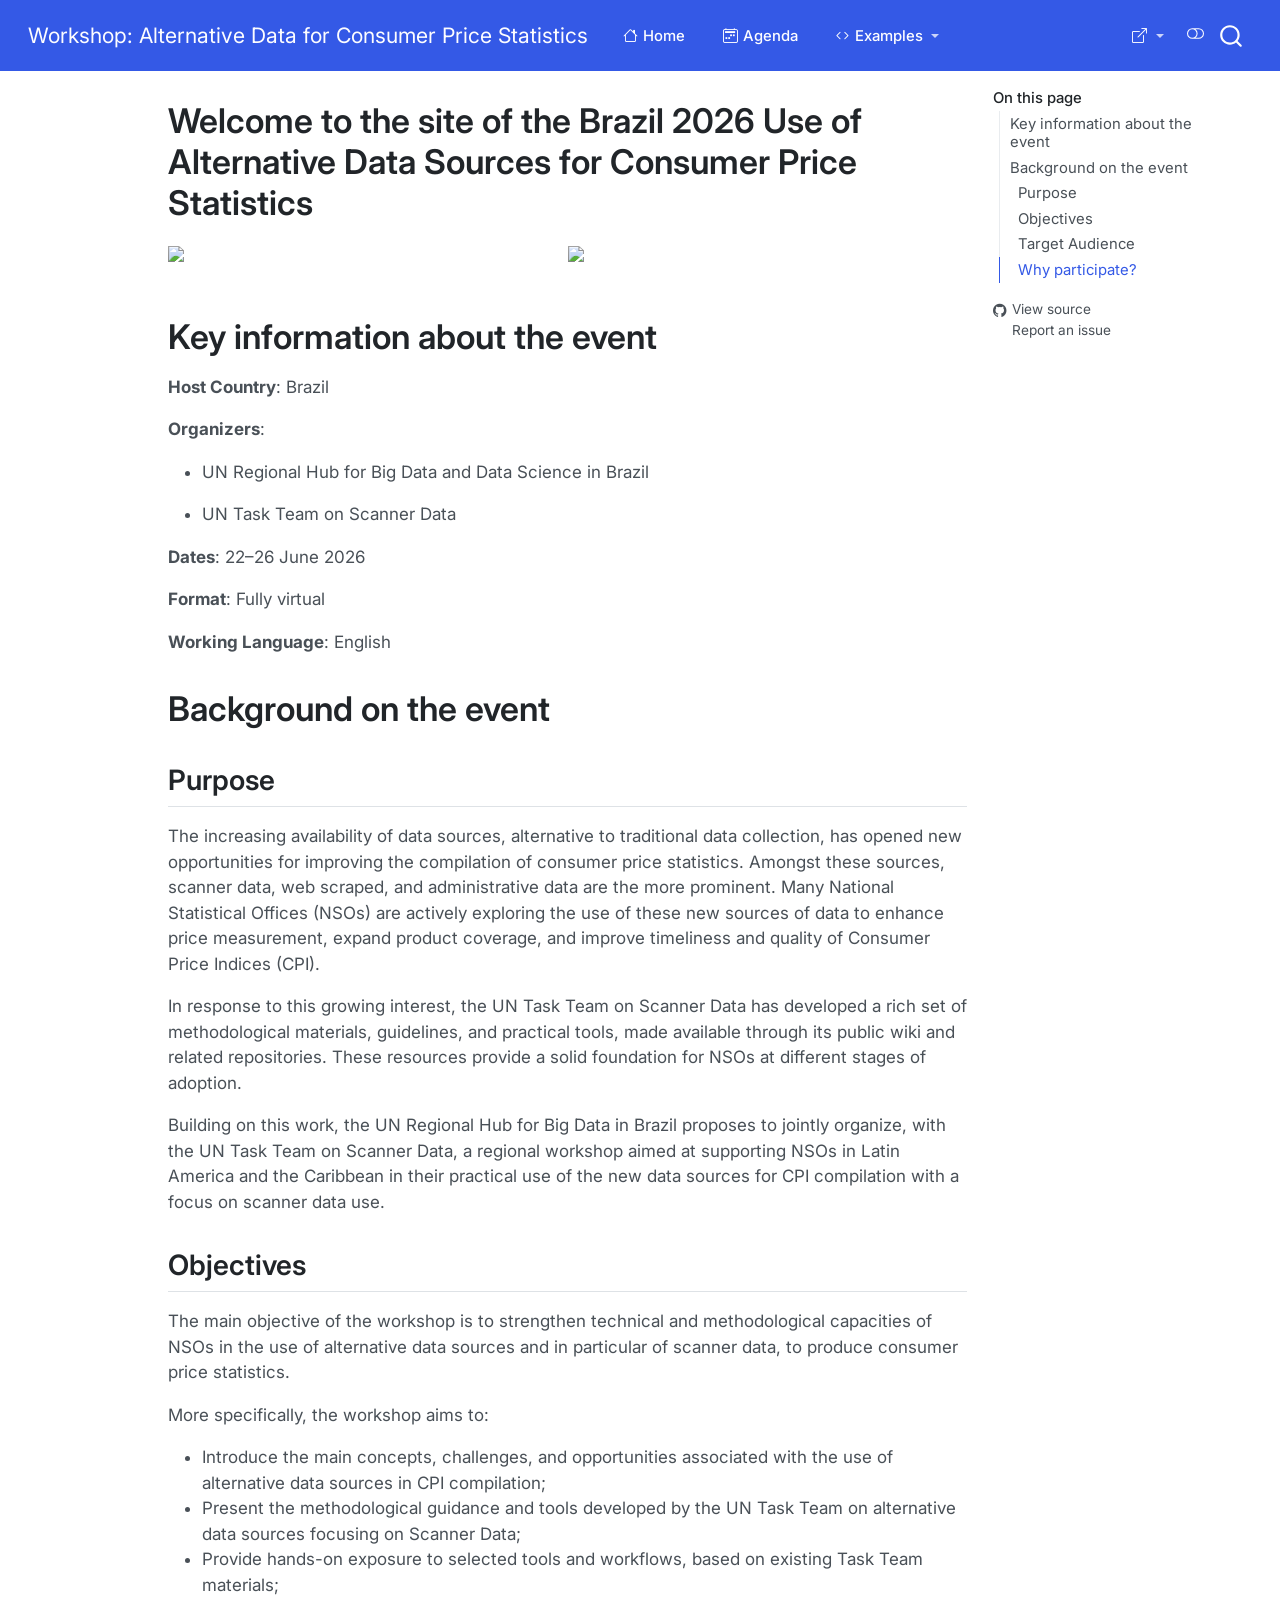
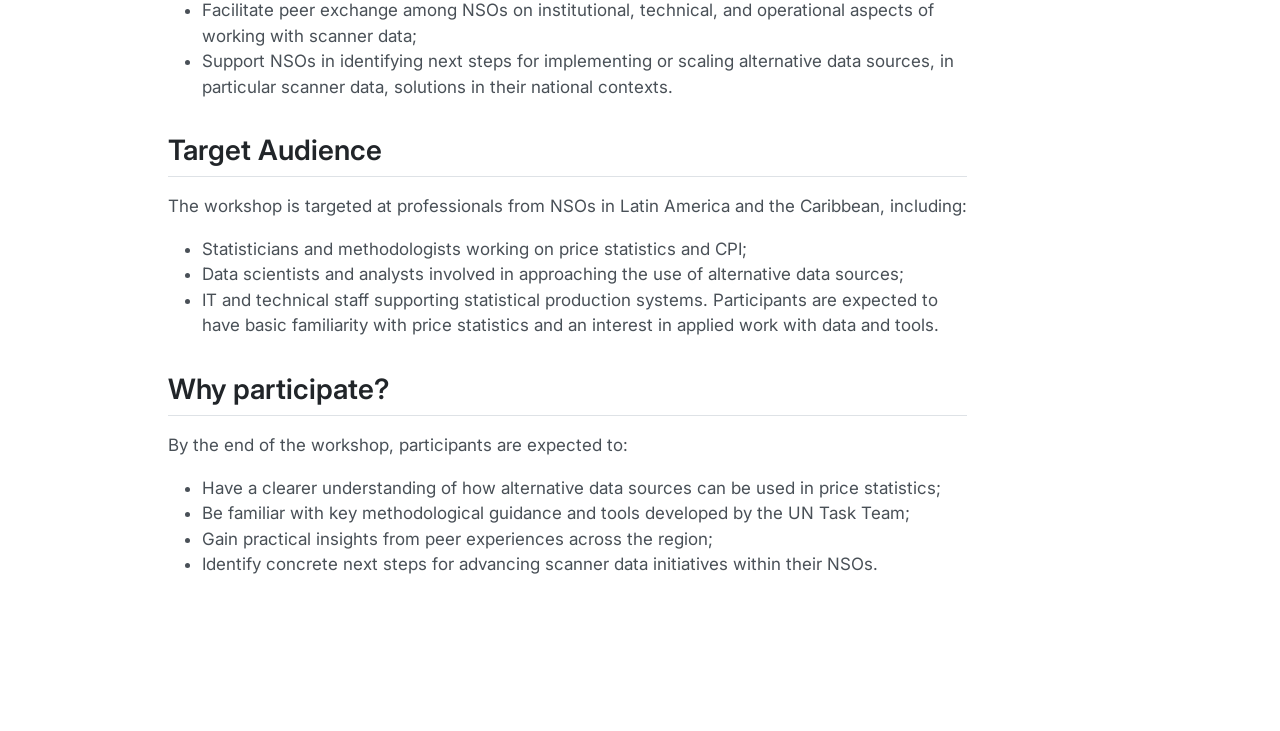
==== commit a1d5b5d9: "Built site for gh-pages" ====
--- a/content/index.html
+++ b/content/index.html
@@ -44,9 +44,9 @@
 <link href="../site_libs/quarto-html/quarto-syntax-highlighting-15634bcf2e68342d4ad2dfa704d543f6.css" rel="stylesheet" class="quarto-color-scheme-extra" id="quarto-text-highlighting-styles">
 <script src="../site_libs/bootstrap/bootstrap.min.js"></script>
 <link href="../site_libs/bootstrap/bootstrap-icons.css" rel="stylesheet">
-<link href="../site_libs/bootstrap/bootstrap-36efc884c3a04bcf6faa8f32e02d7e53.min.css" rel="stylesheet" append-hash="true" class="quarto-color-scheme" id="quarto-bootstrap" data-mode="light">
+<link href="../site_libs/bootstrap/bootstrap-0532dd6914ef83aaa9b0105f01bfc34c.min.css" rel="stylesheet" append-hash="true" class="quarto-color-scheme" id="quarto-bootstrap" data-mode="light">
 <link href="../site_libs/bootstrap/bootstrap-dark-5a9c4f18004caa5d195de12b2726ee8c.min.css" rel="stylesheet" append-hash="true" class="quarto-color-scheme quarto-color-alternate" id="quarto-bootstrap" data-mode="dark">
-<link href="../site_libs/bootstrap/bootstrap-36efc884c3a04bcf6faa8f32e02d7e53.min.css" rel="stylesheet" append-hash="true" class="quarto-color-scheme-extra" id="quarto-bootstrap" data-mode="light">
+<link href="../site_libs/bootstrap/bootstrap-0532dd6914ef83aaa9b0105f01bfc34c.min.css" rel="stylesheet" append-hash="true" class="quarto-color-scheme-extra" id="quarto-bootstrap" data-mode="light">
 <script id="quarto-search-options" type="application/json">{
   "location": "navbar",
   "copy-button": false,
@@ -248,7 +248,7 @@
       <div class="navbar-container container-fluid">
       <div class="navbar-brand-container mx-auto">
     <a class="navbar-brand" href="../index.html">
-    <span class="navbar-title">Use of Alternative Data Sources for Consumer Price Statistics</span>
+    <span class="navbar-title">Workshop: Alternative Data for Consumer Price Statistics</span>
     </a>
   </div>
             <div id="quarto-search" class="" title="Search"></div>
@@ -258,25 +258,55 @@
           <div class="collapse navbar-collapse" id="navbarCollapse">
             <ul class="navbar-nav navbar-nav-scroll me-auto">
   <li class="nav-item">
-    <a class="nav-link active" href="../content/index.html" aria-current="page"> 
+    <a class="nav-link active" href="../content/index.html" aria-current="page"> <i class="bi bi-house" role="img">
+</i> 
 <span class="menu-text">Home</span></a>
   </li>  
   <li class="nav-item">
-    <a class="nav-link" href="../content/agenda.html"> 
+    <a class="nav-link" href="../content/agenda.html"> <i class="bi bi-calendar2-week" role="img">
+</i> 
 <span class="menu-text">Agenda</span></a>
   </li>  
+  <li class="nav-item dropdown ">
+    <a class="nav-link dropdown-toggle" href="#" id="nav-menu-examples" role="link" data-bs-toggle="dropdown" aria-expanded="false">
+      <i class="bi bi-code" role="img">
+</i> 
+ <span class="menu-text">Examples</span>
+    </a>
+    <ul class="dropdown-menu" aria-labelledby="nav-menu-examples">    
+        <li>
+    <a class="dropdown-item" href="../content/processing_examples.html">
+ <span class="dropdown-text">Examples: Alternative data preparation, cleaning, and classification</span></a>
+  </li>  
+        <li>
+    <a class="dropdown-item" href="../content/multilateral_examples.html">
+ <span class="dropdown-text">Examples: Tools and packages for multilateral indices</span></a>
+  </li>  
+    </ul>
+  </li>
 </ul>
             <ul class="navbar-nav navbar-nav-scroll ms-auto">
-  <li class="nav-item">
-    <a class="nav-link" href="https://unstats.un.org/wiki/display/GWGSD/Handbook+on+utilising+new+data+sources+in+the+production+of+consumer+price+statistics"> <i class="bi bi-globe" role="img">
+  <li class="nav-item dropdown ">
+    <a class="nav-link dropdown-toggle" href="#" id="nav-menu-bi-box-arrow-up-right" role="link" data-bs-toggle="dropdown" aria-expanded="false">
+      <i class="bi bi-box-arrow-up-right" role="img">
 </i> 
-<span class="menu-text">UN Task e-handbook</span></a>
+ <span class="menu-text"></span>
+    </a>
+    <ul class="dropdown-menu dropdown-menu-end" aria-labelledby="nav-menu-bi-box-arrow-up-right">    
+        <li>
+    <a class="dropdown-item" href="https://unstats.un.org/bigdata/task-teams/scanner/index.cshtml">
+ <span class="dropdown-text">About the UN Task Team for Scanner Data</span></a>
   </li>  
-  <li class="nav-item">
-    <a class="nav-link" href="https://unstats.un.org/bigdata/task-teams/scanner/index.cshtml"> <i class="bi bi-person-raised-hand" role="img">
-</i> 
-<span class="menu-text">About the UN Task Team</span></a>
+        <li>
+    <a class="dropdown-item" href="https://unstats.un.org/wiki/display/GWGSD/Handbook+on+utilising+new+data+sources+in+the+production+of+consumer+price+statistics">
+ <span class="dropdown-text">Read the UN Task e-handbook</span></a>
   </li>  
+        <li>
+    <a class="dropdown-item" href="https://www.imf.org/en/data/statistics/cpi-manual">
+ <span class="dropdown-text">2020 CPI Manual and related resources</span></a>
+  </li>  
+    </ul>
+  </li>
 </ul>
           </div> <!-- /navcollapse -->
             <div class="quarto-navbar-tools">
@@ -289,8 +319,21 @@
 <div id="quarto-content" class="quarto-container page-columns page-rows-contents page-layout-article page-navbar">
 <!-- sidebar -->
 <!-- margin-sidebar -->
-    <div id="quarto-margin-sidebar" class="sidebar margin-sidebar zindex-bottom">
-        
+    <div id="quarto-margin-sidebar" class="sidebar margin-sidebar">
+        <nav id="TOC" role="doc-toc" class="toc-active" data-toc-expanded="2">
+    <h2 id="toc-title">On this page</h2>
+   
+  <ul>
+  <li><a href="#key-information-about-the-event" id="toc-key-information-about-the-event" class="nav-link active" data-scroll-target="#key-information-about-the-event">Key information about the event</a></li>
+  <li><a href="#background-on-the-event" id="toc-background-on-the-event" class="nav-link" data-scroll-target="#background-on-the-event">Background on the event</a>
+  <ul class="collapse">
+  <li><a href="#purpose" id="toc-purpose" class="nav-link" data-scroll-target="#purpose">Purpose</a></li>
+  <li><a href="#objectives" id="toc-objectives" class="nav-link" data-scroll-target="#objectives">Objectives</a></li>
+  <li><a href="#target-audience" id="toc-target-audience" class="nav-link" data-scroll-target="#target-audience">Target Audience</a></li>
+  <li><a href="#why-participate" id="toc-why-participate" class="nav-link" data-scroll-target="#why-participate">Why participate?</a></li>
+  </ul></li>
+  </ul>
+<div class="toc-actions"><ul><li><a href="https://github.com/UN-Task-Team-for-Scanner-Data/brazil-workshop-on-use-of-ads/blob/main/content/index.qmd" class="toc-action"><i class="bi bi-github"></i>View source</a></li><li><a href="https://github.com/UN-Task-Team-for-Scanner-Data/brazil-workshop-on-use-of-ads//issues/new" class="toc-action"><i class="bi empty"></i>Report an issue</a></li></ul></div></nav>
     </div>
 <!-- main -->
 <main class="content" id="quarto-document-content">
@@ -315,17 +358,67 @@
 </header>
 
 
+<div class="columns">
+<div class="column" style="width:50%;">
+<p><img src="https://unstats.un.org/bigdata/assets/img/logo/logo_2021_long.png" class="img-fluid"></p>
+</div><div class="column" style="width:50%;">
+<p><img src="https://agenciadenoticias.ibge.gov.br/images/agenciadenoticias/ibge/2025_04/unbigdata_hub.png" class="img-fluid"></p>
+</div>
+</div>
+<section id="key-information-about-the-event" class="level1">
+<h1>Key information about the event</h1>
 <p><strong>Host Country</strong>: Brazil</p>
 <p><strong>Organizers</strong>:</p>
 <ul>
-<li>UN Regional Hub for Big Data and Data Science in Brazil</li>
-<li>UN Task Team on Scanner Data</li>
+<li><p>UN Regional Hub for Big Data and Data Science in Brazil</p></li>
+<li><p>UN Task Team on Scanner Data</p></li>
 </ul>
 <p><strong>Dates</strong>: 22–26 June 2026</p>
 <p><strong>Format</strong>: Fully virtual</p>
 <p><strong>Working Language</strong>: English</p>
-
-
+</section>
+<section id="background-on-the-event" class="level1">
+<h1>Background on the event</h1>
+<section id="purpose" class="level2">
+<h2 class="anchored" data-anchor-id="purpose">Purpose</h2>
+<p>The increasing availability of data sources, alternative to traditional data collection, has opened new opportunities for improving the compilation of consumer price statistics. Amongst these sources, scanner data, web scraped, and administrative data are the more prominent. Many National Statistical Offices (NSOs) are actively exploring the use of these new sources of data to enhance price measurement, expand product coverage, and improve timeliness and quality of Consumer Price Indices (CPI).</p>
+<p>In response to this growing interest, the UN Task Team on Scanner Data has developed a rich set of methodological materials, guidelines, and practical tools, made available through its public wiki and related repositories. These resources provide a solid foundation for NSOs at different stages of adoption.</p>
+<p>Building on this work, the UN Regional Hub for Big Data in Brazil proposes to jointly organize, with the UN Task Team on Scanner Data, a regional workshop aimed at supporting NSOs in Latin America and the Caribbean in their practical use of the new data sources for CPI compilation with a focus on scanner data use.</p>
+</section>
+<section id="objectives" class="level2">
+<h2 class="anchored" data-anchor-id="objectives">Objectives</h2>
+<p>The main objective of the workshop is to strengthen technical and methodological capacities of NSOs in the use of alternative data sources and in particular of scanner data, to produce consumer price statistics.</p>
+<p>More specifically, the workshop aims to:</p>
+<ul>
+<li>Introduce the main concepts, challenges, and opportunities associated with the use of alternative data sources in CPI compilation;</li>
+<li>Present the methodological guidance and tools developed by the UN Task Team on alternative data sources focusing on Scanner Data;</li>
+<li>Provide hands-on exposure to selected tools and workflows, based on existing Task Team materials;</li>
+<li>Facilitate peer exchange among NSOs on institutional, technical, and operational aspects of working with scanner data;</li>
+<li>Support NSOs in identifying next steps for implementing or scaling alternative data sources, in particular scanner data, solutions in their national contexts.</li>
+</ul>
+</section>
+<section id="target-audience" class="level2">
+<h2 class="anchored" data-anchor-id="target-audience">Target Audience</h2>
+<p>The workshop is targeted at professionals from NSOs in Latin America and the Caribbean, including:</p>
+<ul>
+<li>Statisticians and methodologists working on price statistics and CPI;</li>
+<li>Data scientists and analysts involved in approaching the use of alternative data sources;</li>
+<li>IT and technical staff supporting statistical production systems. Participants are expected to have basic familiarity with price statistics and an interest in applied work with data and tools.</li>
+</ul>
+</section>
+<section id="why-participate" class="level2">
+<h2 class="anchored" data-anchor-id="why-participate">Why participate?</h2>
+<p>By the end of the workshop, participants are expected to:</p>
+<ul>
+<li>Have a clearer understanding of how alternative data sources can be used in price statistics;</li>
+<li>Be familiar with key methodological guidance and tools developed by the UN Task Team;</li>
+<li>Gain practical insights from peer experiences across the region;</li>
+<li>Identify concrete next steps for advancing scanner data initiatives within their NSOs.</li>
+</ul>
+
+
+</section>
+</section>
 
 <a onclick="window.scrollTo(0, 0); return false;" role="button" id="quarto-back-to-top"><i class="bi bi-arrow-up"></i> Back to top</a></main> <!-- /main -->
 <script id="quarto-html-after-body" type="application/javascript">
@@ -746,4 +839,4 @@
 
 
 
-<footer class="footer"><div class="nav-footer"><div class="nav-footer-center"><div class="toc-actions"><ul><li><a href="https://github.com/UN-Task-Team-for-Scanner-Data/brazil-workshop-on-use-of-ads/blob/main/content/index.qmd" class="toc-action"><i class="bi bi-github"></i>View source</a></li><li><a href="https://github.com/UN-Task-Team-for-Scanner-Data/brazil-workshop-on-use-of-ads//issues/new" class="toc-action"><i class="bi empty"></i>Report an issue</a></li></ul></div></div></div></footer></body></html>+<footer class="footer"><div class="nav-footer"><div class="nav-footer-center"><div class="toc-actions d-sm-block d-md-none"><ul><li><a href="https://github.com/UN-Task-Team-for-Scanner-Data/brazil-workshop-on-use-of-ads/blob/main/content/index.qmd" class="toc-action"><i class="bi bi-github"></i>View source</a></li><li><a href="https://github.com/UN-Task-Team-for-Scanner-Data/brazil-workshop-on-use-of-ads//issues/new" class="toc-action"><i class="bi empty"></i>Report an issue</a></li></ul></div></div></div></footer></body></html>
